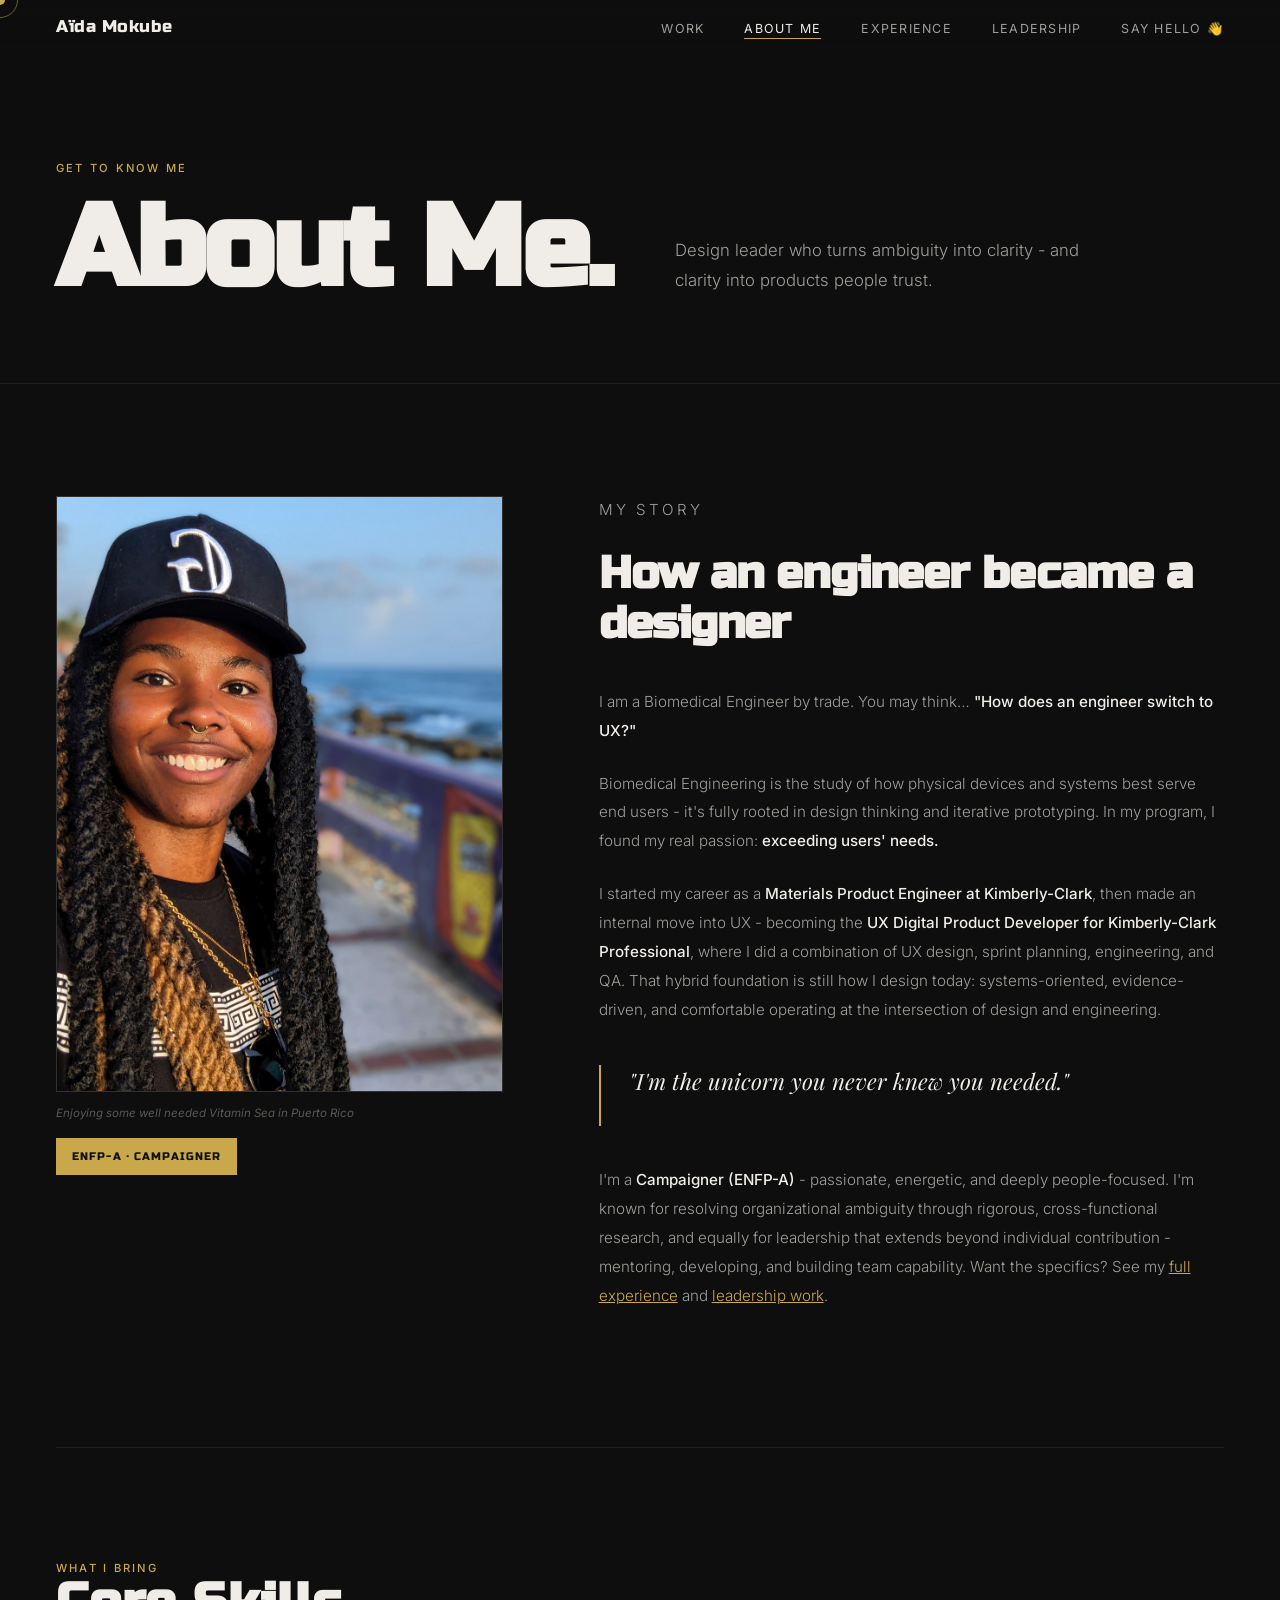
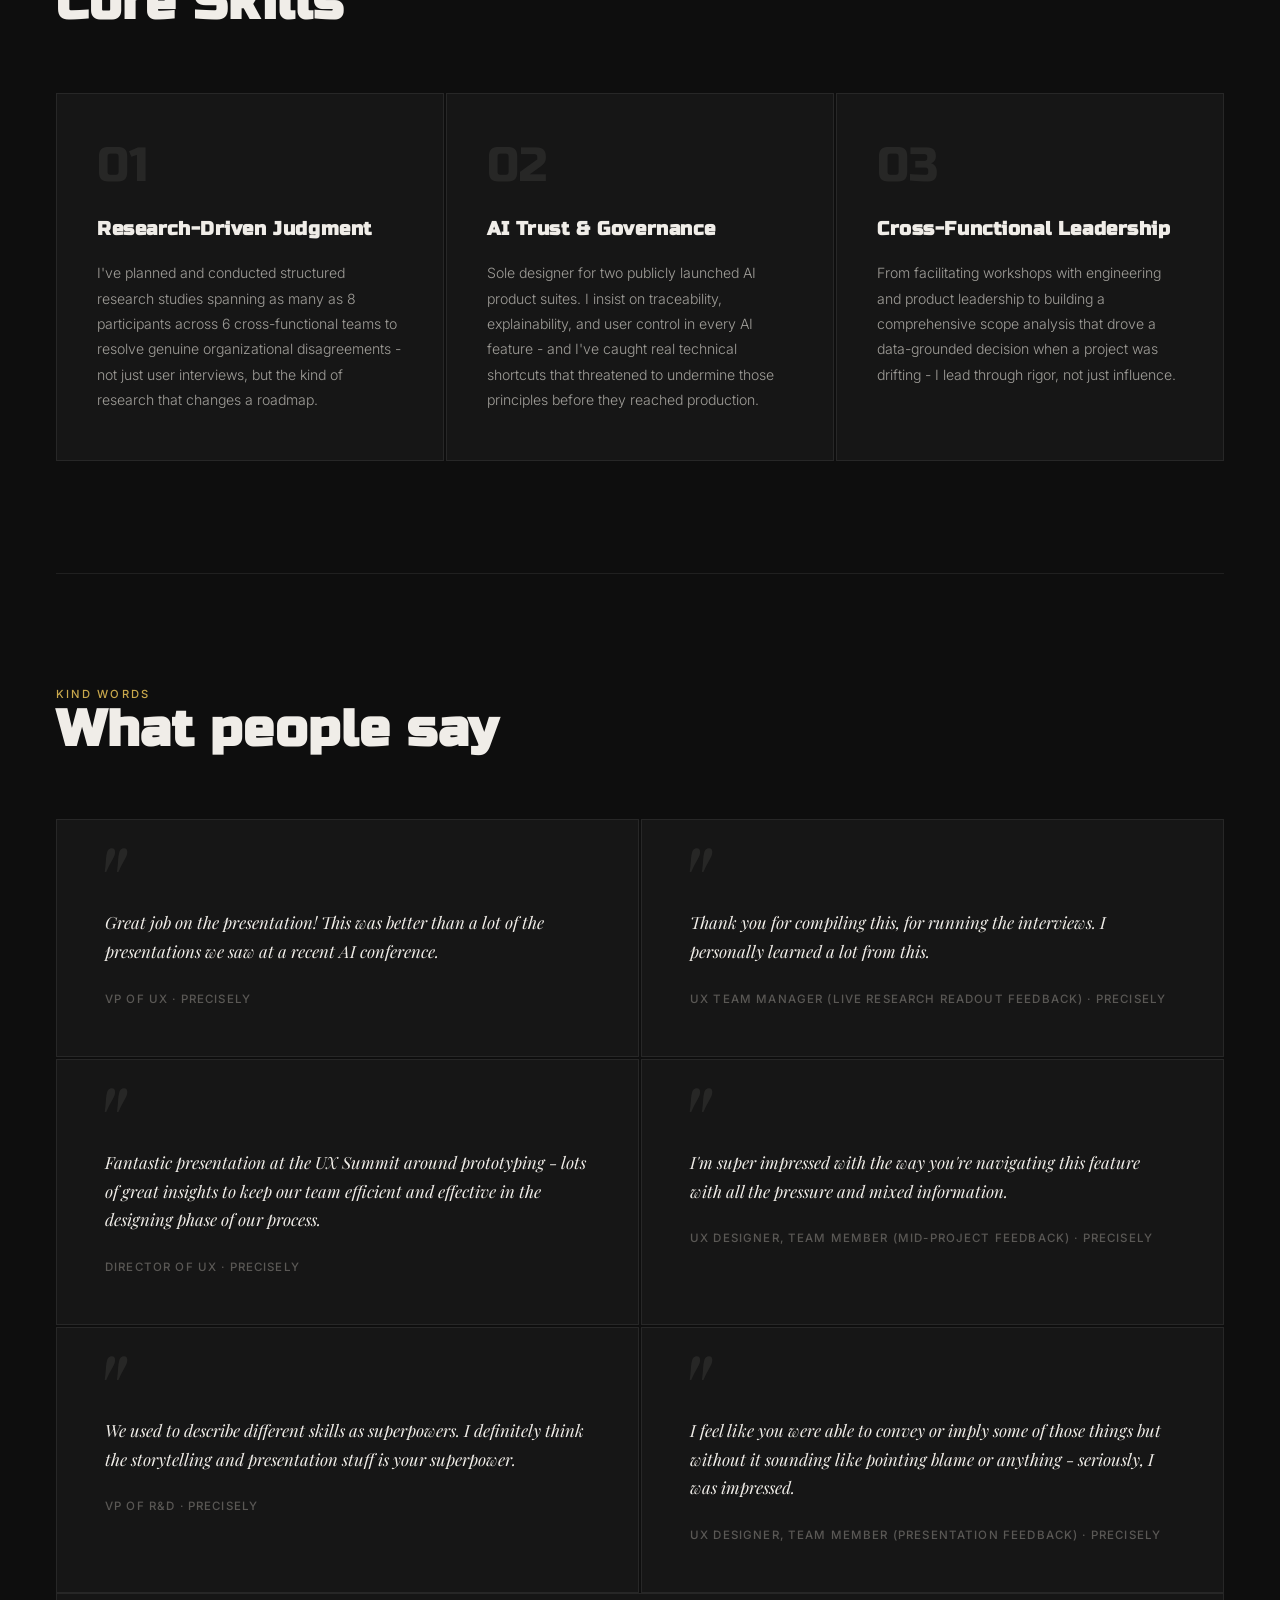
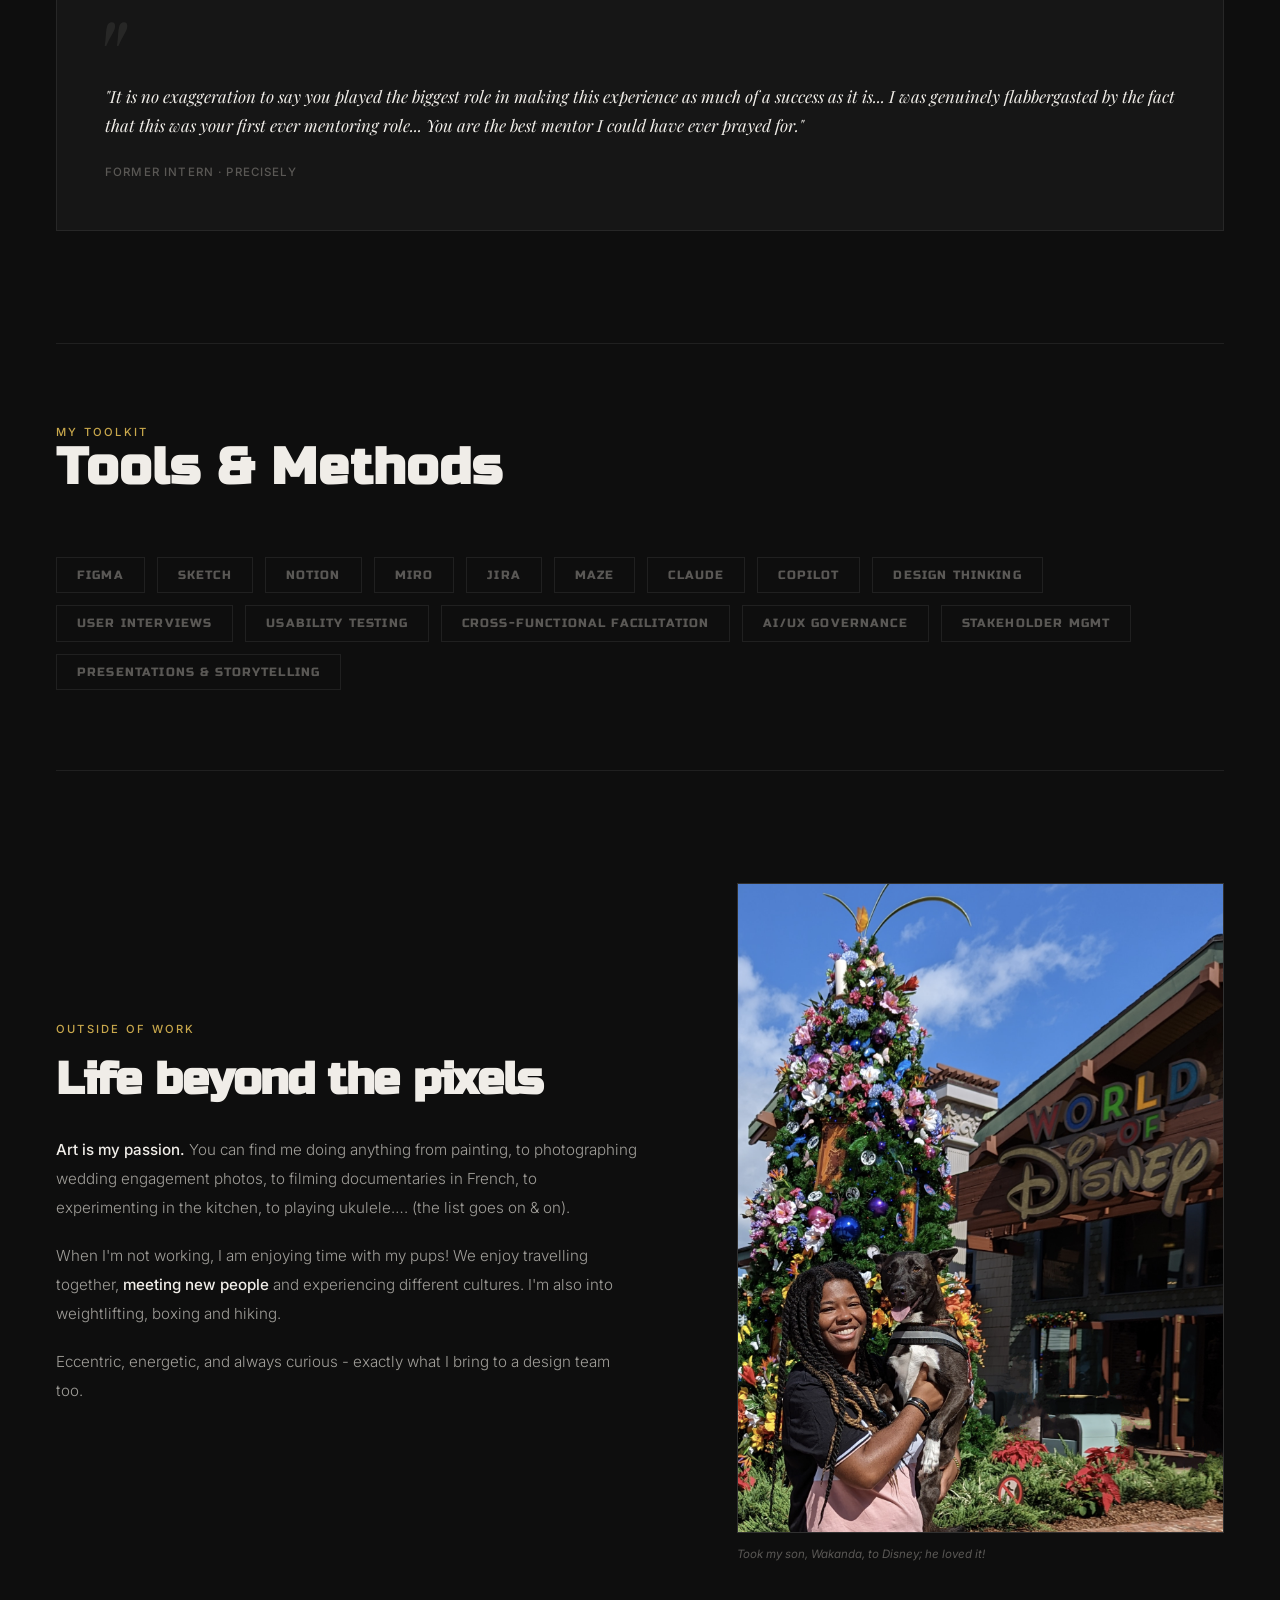
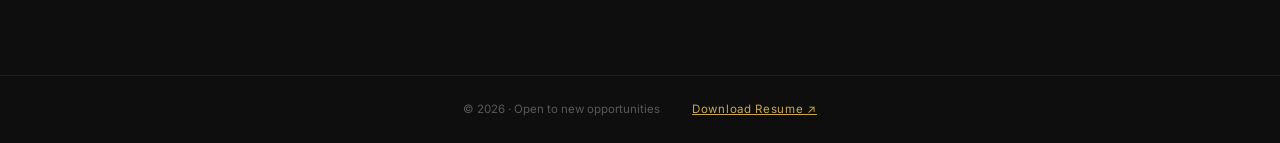
==== about.html @ fbc890c3 "Initial portfolio commit" ====
<!DOCTYPE html>
<html lang="en">
<head>
<meta charset="UTF-8">
<meta name="viewport" content="width=device-width, initial-scale=1.0">
<title>About Me - Aïda Mokube</title>
<link rel="preconnect" href="https://fonts.googleapis.com">
<link rel="preconnect" href="https://fonts.gstatic.com" crossorigin>
<link href="https://fonts.googleapis.com/css2?family=Russo+One&family=Inter:wght@300;400;500&family=Playfair+Display:ital@1&display=swap" rel="stylesheet">
<link rel="stylesheet" href="css/shared.css">
<style>
/* STORY */
.story-section{display:grid;grid-template-columns:1fr 1.4fr;gap:6rem;padding:7rem 0;border-bottom:1px solid var(--border)}
.story-photo{position:sticky;top:120px;align-self:start}
.photo-frame{width:100%;aspect-ratio:3/4;background:var(--bg3);border:1px solid var(--border);position:relative;overflow:hidden;display:flex;align-items:center;justify-content:center;flex-direction:column;gap:1rem}
.photo-caption{font-size:.72rem;color:var(--fg3);font-style:italic;margin-top:.75rem;text-align:left}
.photo-badge{display:inline-block;background:var(--gold);color:#0e0e0e;padding:.6rem 1rem;font-family:var(--display);font-size:.7rem;letter-spacing:.1em;text-transform:uppercase;margin-top:1rem}

.story-heading{font-family:var(--display);font-size:clamp(2rem,3.5vw,3rem);color:var(--fg);letter-spacing:-.02em;line-height:1.1;margin-bottom:2.5rem}
.story-text p{font-size:.95rem;color:var(--fg2);line-height:1.9;font-weight:300;margin-bottom:1.5rem}
.story-text strong{color:var(--fg);font-weight:500}
.pull-quote{border-left:2px solid var(--gold);padding:0 0 .25rem 1.75rem;margin:2.5rem 0}
.pull-quote p{font-family:var(--italic);font-style:italic;font-size:1.4rem;color:var(--fg);line-height:1.5}

/* SKILLS */
.skills-section{padding:7rem 0;border-bottom:1px solid var(--border)}
.skills-grid{display:grid;grid-template-columns:repeat(3,1fr);gap:2px}
.skill-card{padding:3rem 2.5rem;background:var(--bg2);border:1px solid var(--border);transition:border-color .3s;position:relative;overflow:hidden}
.skill-card::before{content:'';position:absolute;inset:0;background:var(--gold-dim);transform:scaleY(0);transform-origin:bottom;transition:transform .4s}
.skill-card:hover{border-color:var(--border2)}
.skill-card:hover::before{transform:scaleY(1)}
.skill-num{font-family:var(--display);font-size:3rem;color:var(--border);line-height:1;margin-bottom:1.5rem;position:relative}
.skill-name{font-family:var(--display);font-size:1.2rem;color:var(--fg);margin-bottom:1rem;position:relative;letter-spacing:.03em}
.skill-desc{font-size:.88rem;color:var(--fg2);line-height:1.8;font-weight:300;position:relative}

/* TOOLKIT */
.toolkit-section{padding:5rem 0;border-bottom:1px solid var(--border)}
.toolkit-row{display:flex;flex-wrap:wrap;gap:.75rem;margin-top:2rem}
.tool-pill{font-family:var(--display);font-size:.72rem;padding:.5rem 1.25rem;border:1px solid var(--border);color:var(--fg3);letter-spacing:.1em;text-transform:uppercase;transition:border-color .2s,color .2s,background .2s}
.tool-pill:hover{border-color:var(--gold);color:var(--gold);background:var(--gold-dim)}

.testimonials-section{padding:7rem 0;border-bottom:1px solid var(--border)}

/* OUTSIDE */
.outside-section{padding:7rem 0}
.outside-grid{display:grid;grid-template-columns:1.2fr 1fr;gap:6rem;align-items:center}
.outside-text p{font-size:.95rem;color:var(--fg2);line-height:1.9;font-weight:300;margin-bottom:1.2rem}
.outside-text strong{color:var(--fg);font-weight:500}

@media(max-width:900px){
  .story-section,.outside-grid{grid-template-columns:1fr;gap:2.5rem}
  .skills-grid{grid-template-columns:1fr}
}
</style>
</head>
<body>

<div id="cursor"></div>
<div id="cursor-ring"></div>

<nav>
  <a href="index.html" class="nav-name">Aïda Mokube</a>
  <ul class="nav-links">
    <li><a href="index.html#work">Work</a></li>
    <li><a href="about.html" class="active">About Me</a></li>
    <li><a href="experience.html">Experience</a></li>
    <li><a href="leadership.html">Leadership</a></li>
    <li><a href="index.html#contact">Say hello 👋</a></li>
  </ul>
</nav>

<!-- PAGE HERO -->
<div class="page-hero">
  <div class="page-hero-grid">
    <div>
      <p class="page-hero-tag">Get to know me</p>
      <h1 class="page-hero-title">About&nbsp;Me.</h1>
    </div>
    <p class="page-hero-sub">Design leader who turns ambiguity into clarity - and clarity into products people trust.</p>
  </div>
</div>

<div class="content-wrap">

  <!-- STORY -->
  <div class="story-section">
    <div class="story-photo reveal">
      <div class="photo-frame">
        <img src="images/puerto-rico.jpg" alt="Aïda in Puerto Rico" style="width:100%;height:100%;object-fit:cover">
      </div>
      <p class="photo-caption">Enjoying some well needed Vitamin Sea in Puerto Rico</p>
      <div class="photo-badge">ENFP-A · Campaigner</div>
    </div>

    <div class="story-text reveal" style="transition-delay:.15s">
      <p class="story-label">My story</p>
      <h2 class="story-heading">How an engineer became a designer</h2>

      <p>I am a Biomedical Engineer by trade. You may think… <strong>"How does an engineer switch to UX?"</strong></p>

      <p>Biomedical Engineering is the study of how physical devices and systems best serve end users - it's fully rooted in design thinking and iterative prototyping. In my program, I found my real passion: <strong>exceeding users' needs.</strong></p>

      <p>I started my career as a <strong>Materials Product Engineer at Kimberly-Clark</strong>, then made an internal move into UX - becoming the <strong>UX Digital Product Developer for Kimberly-Clark Professional</strong>, where I did a combination of UX design, sprint planning, engineering, and QA. That hybrid foundation is still how I design today: systems-oriented, evidence-driven, and comfortable operating at the intersection of design and engineering.</p>

      <div class="pull-quote">
        <p>"I'm the unicorn you never knew you needed."</p>
      </div>

      <p>I'm a <strong>Campaigner (ENFP-A)</strong> - passionate, energetic, and deeply people-focused. I'm known for resolving organizational ambiguity through rigorous, cross-functional research, and equally for leadership that extends beyond individual contribution - mentoring, developing, and building team capability. Want the specifics? See my <a href="experience.html" style="color:var(--gold);text-decoration:underline">full experience</a> and <a href="leadership.html" style="color:var(--gold);text-decoration:underline">leadership work</a>.</p>
    </div>
  </div>

  <!-- SKILLS -->
  <div class="skills-section">
    <div class="section-header reveal">
      <div>
        <p class="section-tag">What I bring</p>
        <h2 class="section-heading">Core Skills</h2>
      </div>
    </div>
    <div class="skills-grid">
      <div class="skill-card reveal">
        <div class="skill-num">01</div>
        <h3 class="skill-name">Research-Driven Judgment</h3>
        <p class="skill-desc">I've planned and conducted structured research studies spanning as many as 8 participants across 6 cross-functional teams to resolve genuine organizational disagreements - not just user interviews, but the kind of research that changes a roadmap.</p>
      </div>
      <div class="skill-card reveal" style="transition-delay:.1s">
        <div class="skill-num">02</div>
        <h3 class="skill-name">AI Trust &amp; Governance</h3>
        <p class="skill-desc">Sole designer for two publicly launched AI product suites. I insist on traceability, explainability, and user control in every AI feature - and I've caught real technical shortcuts that threatened to undermine those principles before they reached production.</p>
      </div>
      <div class="skill-card reveal" style="transition-delay:.2s">
        <div class="skill-num">03</div>
        <h3 class="skill-name">Cross-Functional Leadership</h3>
        <p class="skill-desc">From facilitating workshops with engineering and product leadership to building a comprehensive scope analysis that drove a data-grounded decision when a project was drifting - I lead through rigor, not just influence.</p>
      </div>
    </div>
  </div>

  <!-- TESTIMONIALS -->
  <div class="testimonials-section">
    <div class="section-header reveal">
      <div>
        <p class="section-tag">Kind words</p>
        <h2 class="section-heading">What people say</h2>
      </div>
    </div>
    <div class="testimonials-grid">
      <div class="testimonial reveal">
        <p class="testimonial-text">Great job on the presentation! This was better than a lot of the presentations we saw at a recent AI conference.</p>
        <p class="testimonial-source">VP of UX · Precisely</p>
      </div>
      <div class="testimonial reveal" style="transition-delay:.1s">
        <p class="testimonial-text">Thank you for compiling this, for running the interviews. I personally learned a lot from this.</p>
        <p class="testimonial-source">UX Team Manager (live research readout feedback) · Precisely</p>
      </div>
      <div class="testimonial reveal" style="transition-delay:.2s">
        <p class="testimonial-text">Fantastic presentation at the UX Summit around prototyping - lots of great insights to keep our team efficient and effective in the designing phase of our process.</p>
        <p class="testimonial-source">Director of UX · Precisely</p>
      </div>
      <div class="testimonial reveal" style="transition-delay:.3s">
        <p class="testimonial-text">I'm super impressed with the way you're navigating this feature with all the pressure and mixed information.</p>
        <p class="testimonial-source">UX Designer, Team Member (mid-project feedback) · Precisely</p>
      </div>
      <div class="testimonial reveal" style="transition-delay:.4s">
        <p class="testimonial-text">We used to describe different skills as superpowers. I definitely think the storytelling and presentation stuff is your superpower.</p>
        <p class="testimonial-source">VP of R&amp;D · Precisely</p>
      </div>
      <div class="testimonial reveal" style="transition-delay:.5s">
        <p class="testimonial-text">I feel like you were able to convey or imply some of those things but without it sounding like pointing blame or anything - seriously, I was impressed.</p>
       <p class="testimonial-source">UX Designer, Team Member (presentation feedback) · Precisely</p>
      </div>
    </div>
    <div class="testimonial reveal" style="grid-column:1 / -1">
      <p class="testimonial-text">"It is no exaggeration to say you played the biggest role in making this experience as much of a success as it is... I was genuinely flabbergasted by the fact that this was your first ever mentoring role... You are the best mentor I could have ever prayed for."</p>
      <p class="testimonial-source">Former Intern · Precisely</p>
    </div>
  </div>

  <!-- TOOLKIT -->
  <div class="toolkit-section">
    <div class="section-header reveal">
      <div>
        <p class="section-tag">My toolkit</p>
        <h2 class="section-heading">Tools &amp; Methods</h2>
      </div>
    </div>
    <div class="toolkit-row reveal">
      <span class="tool-pill">Figma</span>
      <span class="tool-pill">Sketch</span>
      <span class="tool-pill">Notion</span>
      <span class="tool-pill">Miro</span>
      <span class="tool-pill">Jira</span>
      <span class="tool-pill">Maze</span>
      <span class="tool-pill">Claude</span>
      <span class="tool-pill">Copilot</span>
      <span class="tool-pill">Design Thinking</span>
      <span class="tool-pill">User Interviews</span>
      <span class="tool-pill">Usability Testing</span>
      <span class="tool-pill">Cross-Functional Facilitation</span>
      <span class="tool-pill">AI/UX Governance</span>
      <span class="tool-pill">Stakeholder Mgmt</span>
      <span class="tool-pill">Presentations &amp; Storytelling</span>
    </div>
  </div>

  <!-- OUTSIDE WORK -->
  <div class="outside-section">
    <div class="outside-grid">
      <div class="reveal">
        <p class="story-label">Outside of work</p>
        <h2 class="story-heading" style="margin-bottom:2rem">Life beyond the pixels</h2>
        <div class="outside-text">
          <p><strong>Art is my passion.</strong> You can find me doing anything from painting, to photographing wedding engagement photos, to filming documentaries in French, to experimenting in the kitchen, to playing ukulele…. (the list goes on &amp; on).</p>
          <p>When I'm not working, I am enjoying time with my pups! We enjoy travelling together, <strong>meeting new people</strong> and experiencing different cultures. I'm also into weightlifting, boxing and hiking.</p>
          <p>Eccentric, energetic, and always curious - exactly what I bring to a design team too.</p>
        </div>
      </div>
      <div class="reveal" style="transition-delay:.2s">
        <div class="photo-frame" style="aspect-ratio:3/4">
          <img src="images/disney.png" alt="Aïda at Disney" style="width:100%;height:100%;object-fit:cover">
        </div>
        <p class="photo-caption">Took my son, Wakanda, to Disney; he loved it!</p>
      </div>
    </div>
  </div>

</div><!-- /content-wrap -->

<footer>
  <span class="footer-copy">© 2026 · Open to new opportunities</span>
  <a href="Aida_Mokube_Resume_Long.pdf" target="_blank" rel="noopener" style="color:var(--gold);text-decoration:underline;font-size:.72rem;letter-spacing:.06em">Download Resume ↗</a>
</footer>

<script src="js/shared.js"></script>
</body>
</html>
---- css/shared.css ----
*,*::before,*::after{box-sizing:border-box;margin:0;padding:0}
:root{
  --bg:#0e0e0e;--bg2:#161616;--bg3:#1f1f1f;
  --fg:#f0ede8;--fg2:#a09e99;--fg3:#5a5855;
  --gold:#c9a84c;--gold-dim:rgba(201,168,76,0.12);
  --teal:#4ecdc4;
  --border:rgba(240,237,232,0.08);--border2:rgba(240,237,232,0.15);
  --display:'Russo One',sans-serif;--body:'Inter',sans-serif;--italic:'Playfair Display',serif;
}
html{scroll-behavior:smooth}
body{font-family:var(--body);background:var(--bg);color:var(--fg);line-height:1.6;overflow-x:hidden;cursor:none}

/* CURSOR */
#cursor{position:fixed;width:10px;height:10px;background:var(--gold);border-radius:50%;pointer-events:none;z-index:9999;transform:translate(-50%,-50%);transition:width .2s,height .2s}
#cursor-ring{position:fixed;width:36px;height:36px;border:1px solid rgba(201,168,76,0.5);border-radius:50%;pointer-events:none;z-index:9998;transform:translate(-50%,-50%);transition:transform .12s ease}
body:has(a:hover) #cursor{width:16px;height:16px}

/* NAV */
nav{position:fixed;top:0;left:0;right:0;z-index:100;display:flex;align-items:center;justify-content:space-between;padding:0.9rem 3.5rem;flex-wrap:nowrap}
nav::before{content:'';position:absolute;top:0;left:0;right:0;height:160px;background:linear-gradient(to bottom,rgba(14,14,14,0.75) 0%,rgba(14,14,14,0.4) 55%,transparent 100%);pointer-events:none}
.nav-name{font-family:var(--display);font-size:1.05rem;color:var(--fg);text-decoration:none;letter-spacing:0.03em;position:relative;z-index:1}
.nav-links{display:flex;gap:2.5rem;list-style:none;position:relative;z-index:1}
.nav-links a{font-size:0.78rem;font-weight:400;color:var(--fg2);text-decoration:none;letter-spacing:0.1em;text-transform:uppercase;transition:color .2s;position:relative}
.nav-links a::after{content:'';position:absolute;bottom:-3px;left:0;width:0;height:1px;background:var(--gold);transition:width .3s}
.nav-links a:hover,.nav-links a.active{color:var(--fg)}
.nav-links a:hover::after,.nav-links a.active::after{width:100%}

/* SECTION HEADER (reused pattern) */
.section-header{display:flex;align-items:baseline;justify-content:space-between;margin-bottom:4rem}
.section-tag{font-size:.7rem;font-weight:500;letter-spacing:.2em;text-transform:uppercase;color:var(--gold)}
.section-heading{font-family:var(--display);font-size:clamp(2rem,4vw,3.5rem);color:var(--fg);letter-spacing:0.02em;line-height:1}
.section-count{font-family:var(--display);font-size:5rem;color:var(--border);line-height:1;letter-spacing:0.02em}

/* BUTTONS */
.btn-primary{display:inline-flex;align-items:center;gap:.5rem;background:var(--gold);color:#0e0e0e;padding:.85rem 2rem;font-size:.82rem;font-weight:500;letter-spacing:.08em;text-transform:uppercase;text-decoration:none;transition:background .2s,transform .2s;border:none;cursor:none}
.btn-primary:hover{background:#e6c05a;transform:translateY(-2px)}
.btn-ghost{display:inline-flex;align-items:center;gap:.5rem;border:1px solid var(--border2);color:var(--fg2);padding:.85rem 2rem;font-size:.82rem;font-weight:400;letter-spacing:.08em;text-transform:uppercase;text-decoration:none;transition:border-color .2s,color .2s,transform .2s}
.btn-ghost:hover{border-color:var(--fg2);color:var(--fg);transform:translateY(-2px)}

/* TESTIMONIALS (reused on about + case studies) */
.testimonials-grid{display:grid;grid-template-columns:1fr 1fr;gap:2px;margin-top:4rem}
.testimonial{padding:3rem;background:var(--bg2);border:1px solid var(--border);position:relative;overflow:hidden}
.testimonial::before{content:'"';font-family:var(--italic);font-size:7rem;line-height:1;color:var(--border);position:absolute;top:.5rem;left:2rem;font-style:italic;pointer-events:none}
.testimonial-text{font-family:var(--italic);font-style:italic;font-size:1.05rem;color:var(--fg);line-height:1.7;margin-bottom:1.5rem;padding-top:2.5rem}
.testimonial-source{font-size:.72rem;font-weight:500;letter-spacing:.1em;text-transform:uppercase;color:var(--fg3)}

/* TAGS */
.tag-row{display:flex;flex-wrap:wrap;gap:.5rem}
.tag{font-size:.68rem;letter-spacing:.1em;text-transform:uppercase;padding:.3rem .85rem;border:1px solid var(--border2);color:var(--fg3)}

/* FOOTER */
footer{border-top:1px solid var(--border);padding:1.5rem 3.5rem;display:flex;align-items:center;justify-content:center;gap:2rem;background:var(--bg)}
.footer-name{font-family:var(--display);font-size:1rem;color:var(--fg);letter-spacing:0.03em}
.footer-links{display:flex;gap:2rem;list-style:none}
.footer-links a{font-size:.72rem;letter-spacing:.1em;text-transform:uppercase;color:var(--fg3);text-decoration:none;transition:color .2s}
.footer-links a:hover{color:var(--fg)}
.footer-copy{font-size:.72rem;color:var(--fg3)}

/* ANIMATIONS */
@keyframes fadeUp{from{opacity:0;transform:translateY(30px)}to{opacity:1;transform:none}}
@keyframes marquee{from{transform:translateX(0)}to{transform:translateX(-50%)}}
.reveal{opacity:0;transform:translateY(24px);transition:opacity .7s,transform .7s}
.reveal.in{opacity:1;transform:none}

/* RESPONSIVE (shared baseline) */
@media(max-width:900px){
  nav{padding:1.25rem 1.5rem}
  .nav-links{gap:1.5rem}
  .testimonials-grid{grid-template-columns:1fr}
  footer{padding:2rem 1.5rem;flex-direction:column;gap:1rem;text-align:center}
  .footer-links{justify-content:center}
  #cursor,#cursor-ring{display:none}
  body{cursor:auto}
}

/* PAGE HERO (shared across About, Experience, Leadership) */
.page-hero{padding:10rem 3.5rem 5rem;position:relative;overflow:hidden;border-bottom:1px solid var(--border)}
.page-hero-grid{display:grid;grid-template-columns:1fr 1fr;gap:4rem;align-items:end;max-width:1400px;margin:0 auto}
.page-hero-tag{font-size:.7rem;font-weight:500;letter-spacing:.2em;text-transform:uppercase;color:var(--gold);margin-bottom:1rem}
.page-hero-title{font-family:var(--display);font-size:clamp(4rem,9vw,8rem);color:var(--fg);letter-spacing:-.03em;line-height:.95}
.page-hero-sub{font-size:1.05rem;color:var(--fg2);line-height:1.8;font-weight:300;max-width:440px;align-self:flex-end;padding-bottom:.5rem}
.page-hero-sub em{font-family:var(--italic);font-style:italic;color:var(--fg);font-size:1.1rem}
.content-wrap{max-width:1400px;margin:0 auto;padding:0 3.5rem}
.story-label{font-size:.7rem;font-weight:500;letter-spacing:.2em;text-transform:uppercase;color:var(--gold);margin-bottom:1rem}
.page-hero-tag,.page-hero-title,.page-hero-sub{opacity:0;animation:fadeUp .8s forwards}
.page-hero-tag{animation-delay:.1s}
.page-hero-title{animation-delay:.25s}
.page-hero-sub{animation-delay:.45s}

@media(max-width:900px){
  .page-hero{padding:7rem 1.5rem 3rem}
  .page-hero-grid{grid-template-columns:1fr}
  .content-wrap{padding:0 1.5rem}
}
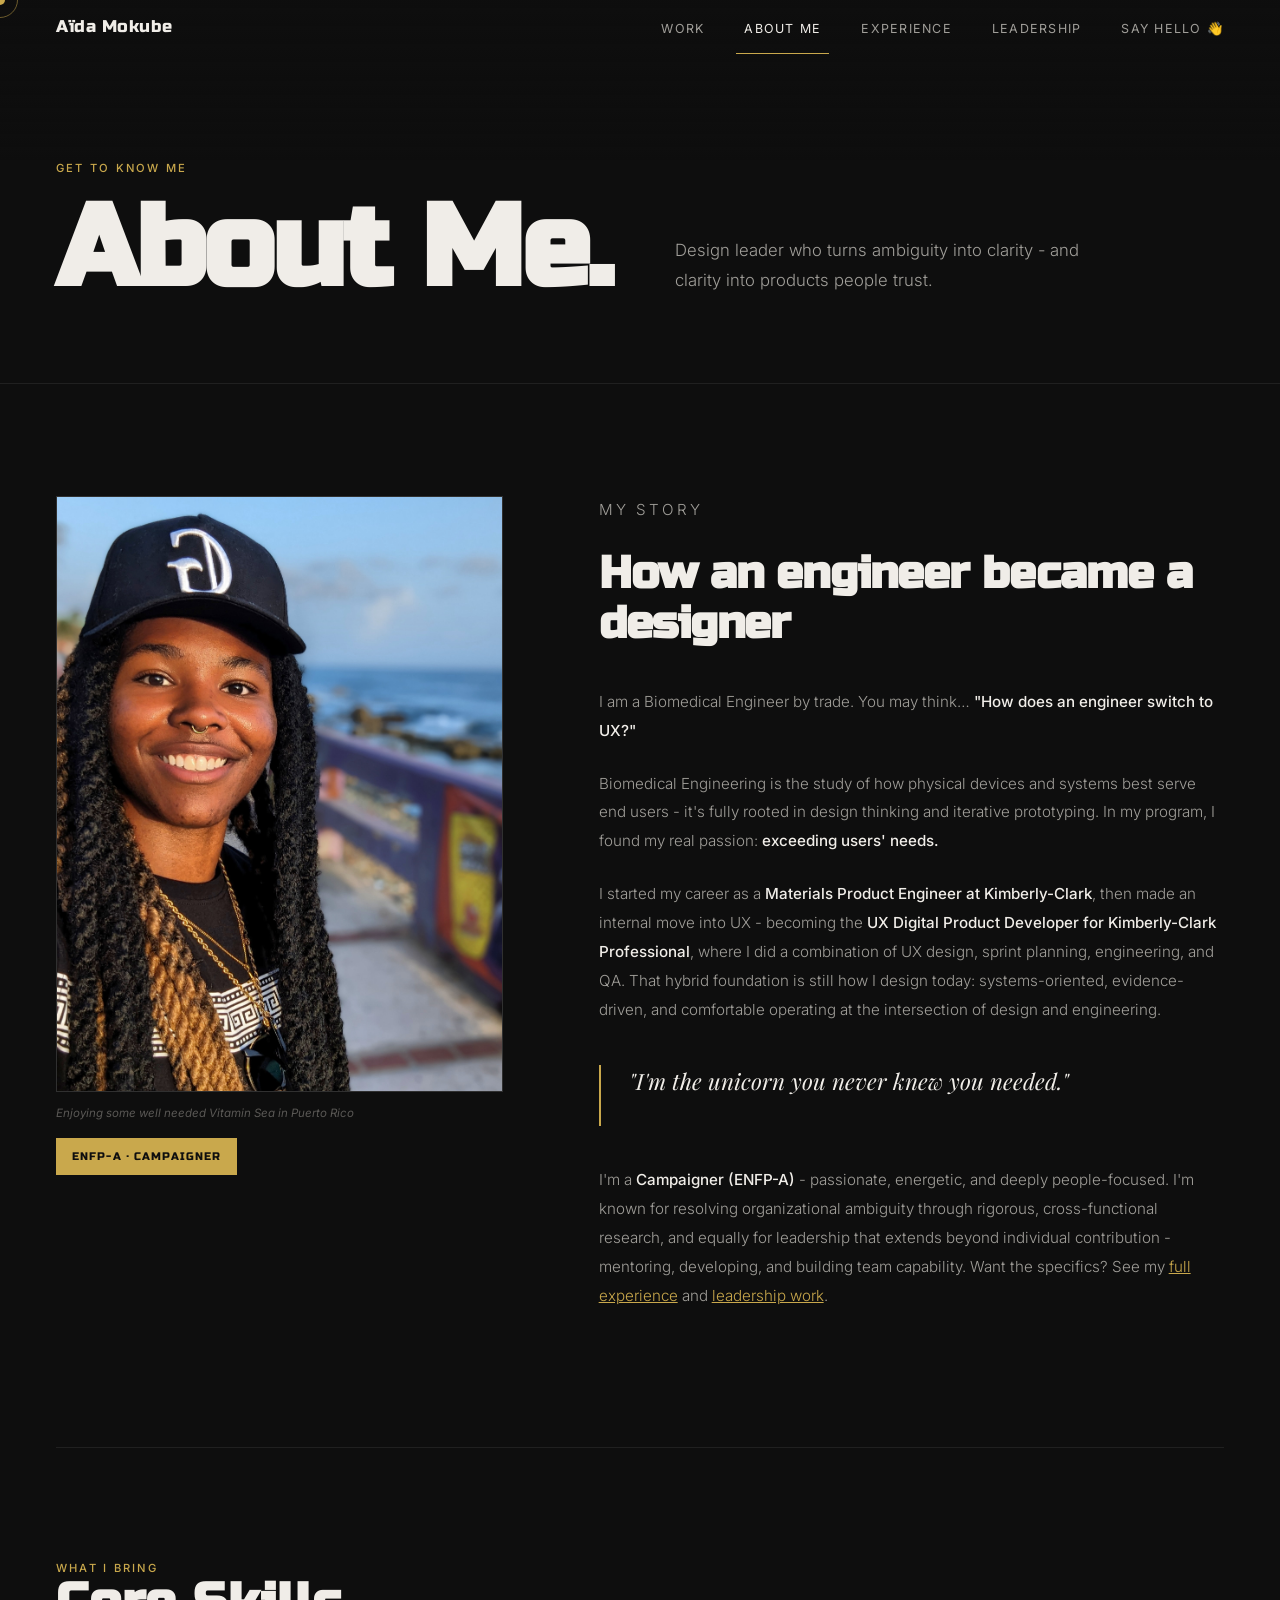
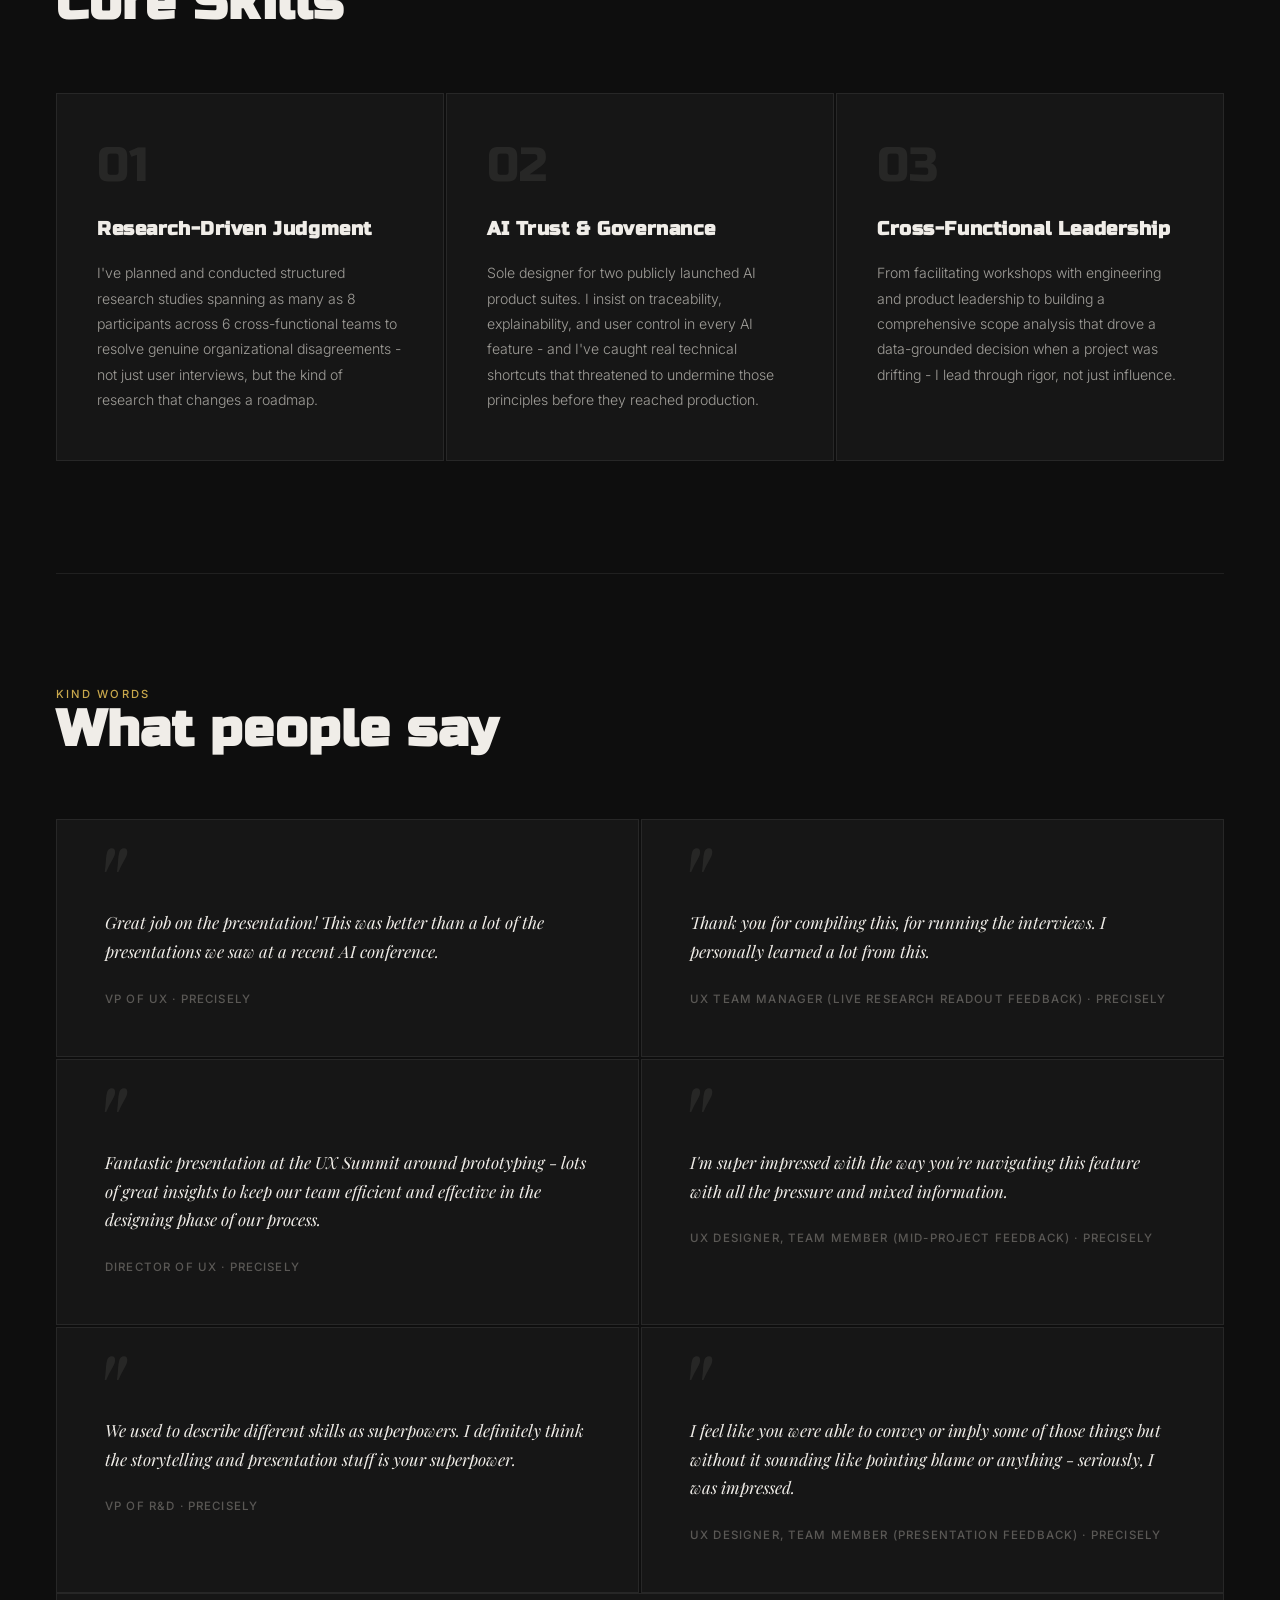
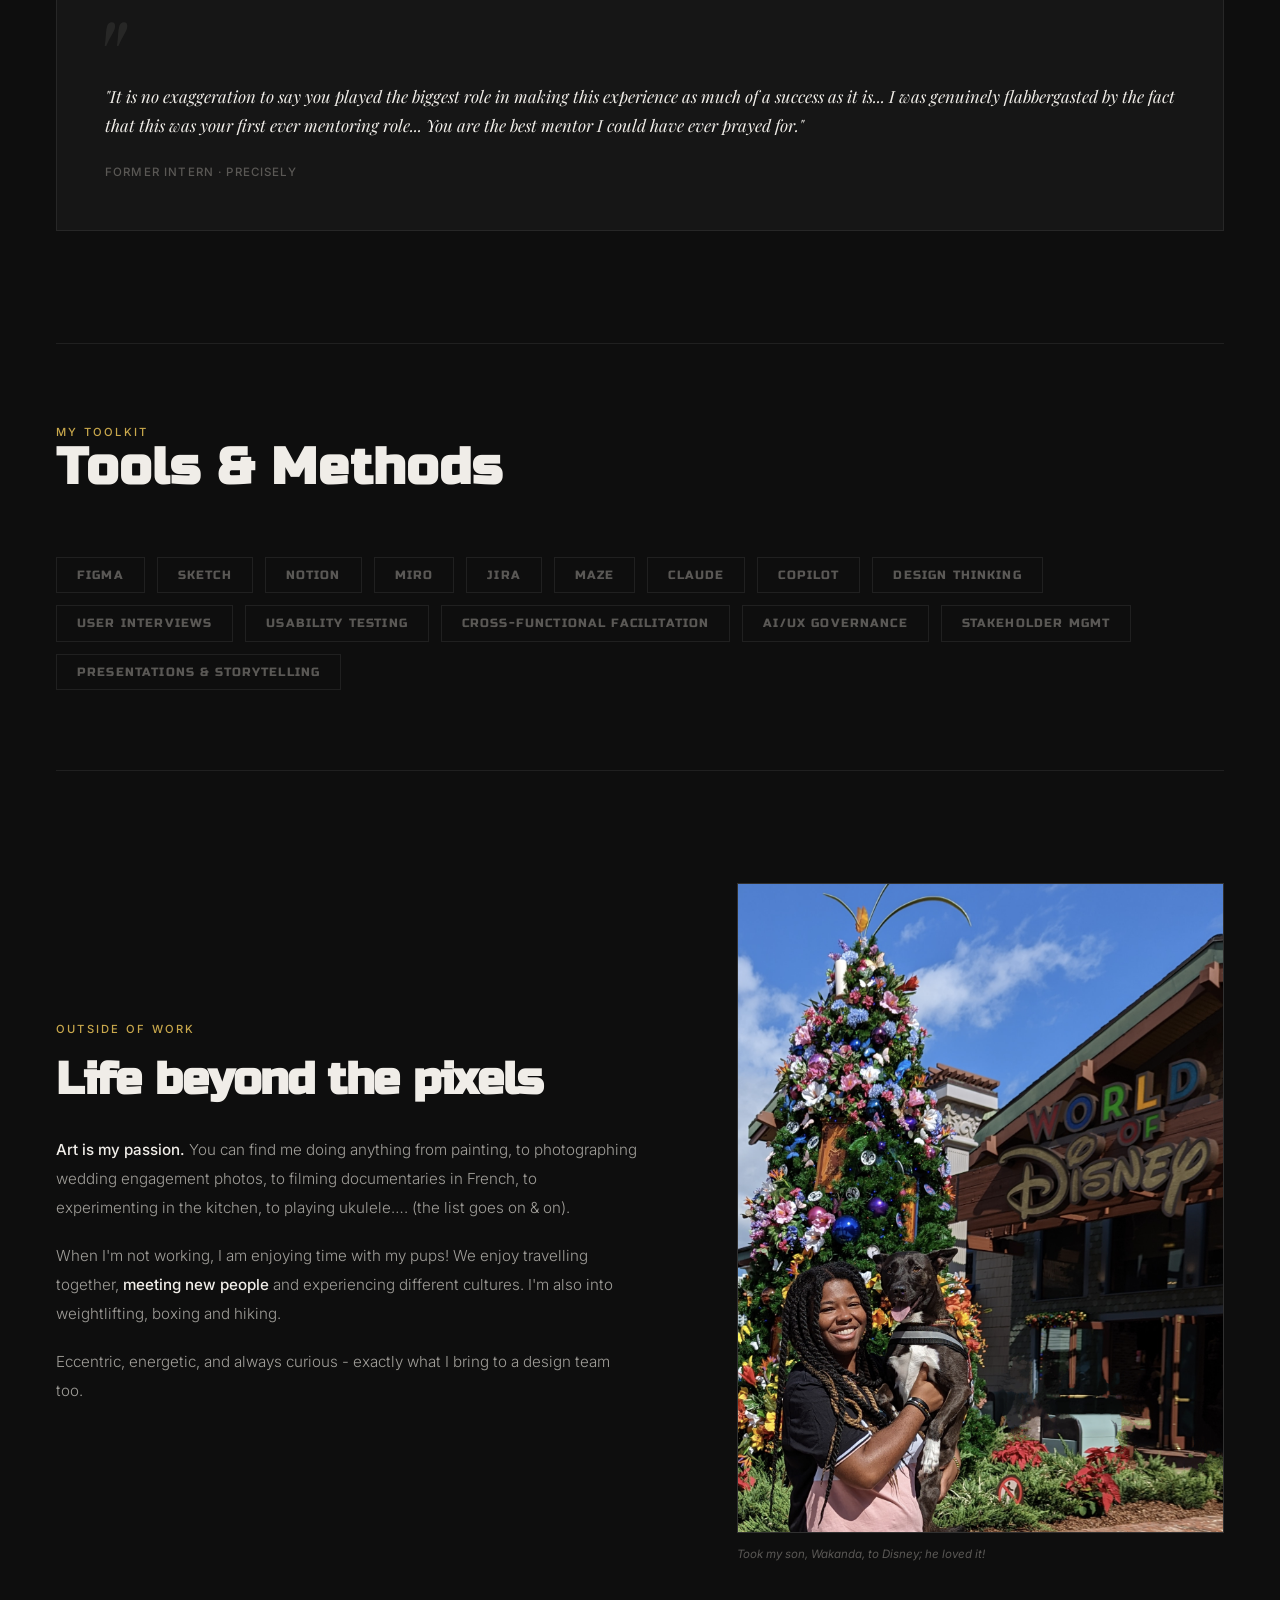
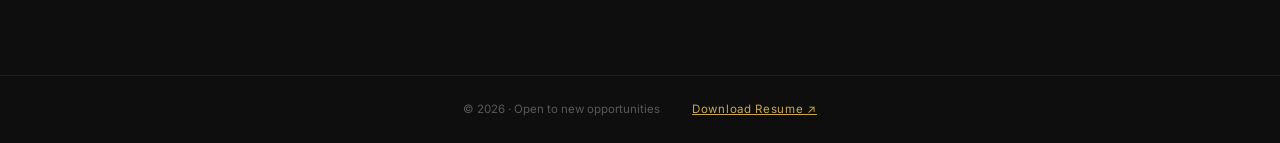
==== commit 027258da: "Fix mobile nav tap targets and About page sticky photo overlap" ====
--- a/about.html
+++ b/about.html
@@ -49,6 +49,7 @@
 
 @media(max-width:900px){
   .story-section,.outside-grid{grid-template-columns:1fr;gap:2.5rem}
+  .story-photo{position:static}
   .skills-grid{grid-template-columns:1fr}
 }
 </style>
--- a/css/shared.css
+++ b/css/shared.css
@@ -20,7 +20,7 @@
 nav::before{content:'';position:absolute;top:0;left:0;right:0;height:160px;background:linear-gradient(to bottom,rgba(14,14,14,0.75) 0%,rgba(14,14,14,0.4) 55%,transparent 100%);pointer-events:none}
 .nav-name{font-family:var(--display);font-size:1.05rem;color:var(--fg);text-decoration:none;letter-spacing:0.03em;position:relative;z-index:1}
 .nav-links{display:flex;gap:2.5rem;list-style:none;position:relative;z-index:1}
-.nav-links a{font-size:0.78rem;font-weight:400;color:var(--fg2);text-decoration:none;letter-spacing:0.1em;text-transform:uppercase;transition:color .2s;position:relative}
+.nav-links a{font-size:0.78rem;font-weight:400;color:var(--fg2);text-decoration:none;letter-spacing:0.1em;text-transform:uppercase;transition:color .2s;position:relative;padding:.75rem .5rem;margin:-.75rem -.5rem;display:inline-block}
 .nav-links a::after{content:'';position:absolute;bottom:-3px;left:0;width:0;height:1px;background:var(--gold);transition:width .3s}
 .nav-links a:hover,.nav-links a.active{color:var(--fg)}
 .nav-links a:hover::after,.nav-links a.active::after{width:100%}
@@ -65,7 +65,10 @@
 /* RESPONSIVE (shared baseline) */
 @media(max-width:900px){
   nav{padding:1.25rem 1.5rem}
-  .nav-links{gap:1.5rem}
+  nav{padding:0.9rem 1.25rem;flex-wrap:wrap;gap:.75rem}
+  .nav-links{gap:1rem;flex-wrap:wrap;justify-content:center}
+  .nav-links a{font-size:.68rem}
+  .nav-name{font-size:.95rem}
   .testimonials-grid{grid-template-columns:1fr}
   footer{padding:2rem 1.5rem;flex-direction:column;gap:1rem;text-align:center}
   .footer-links{justify-content:center}
